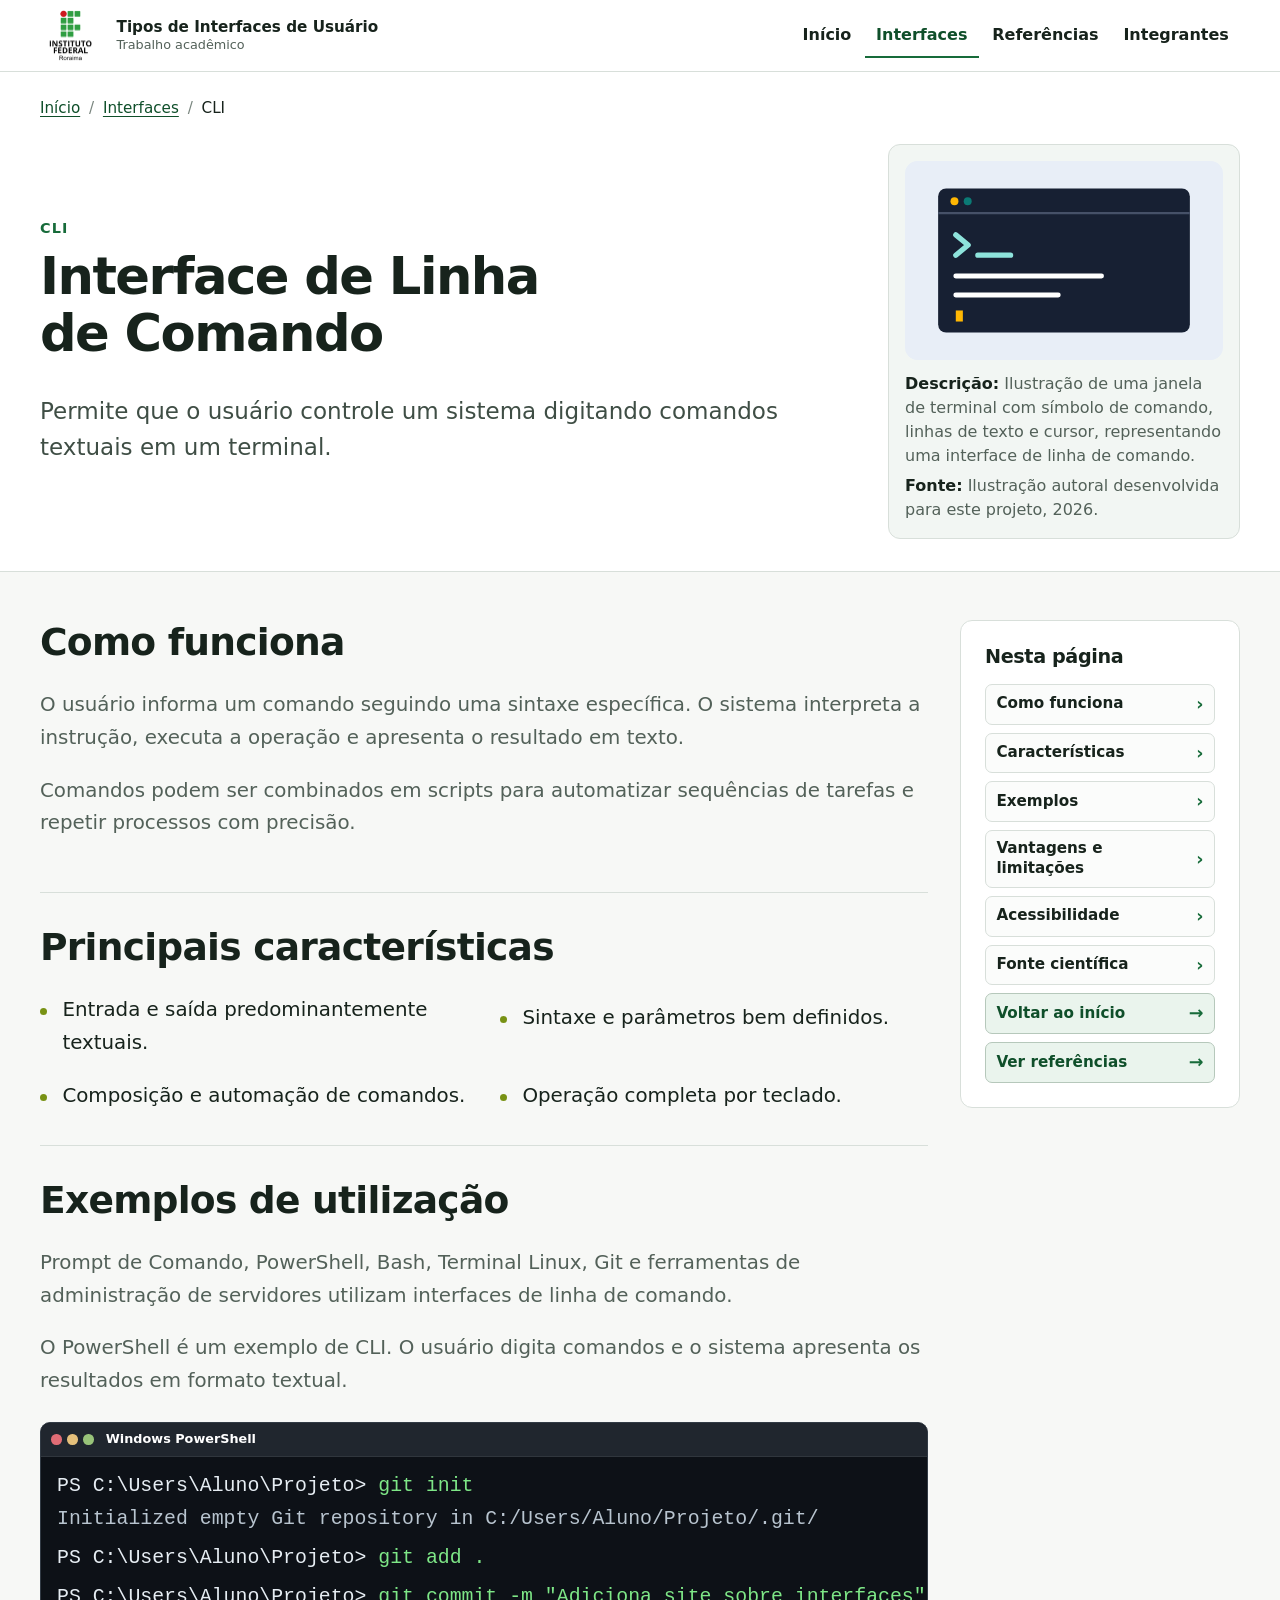
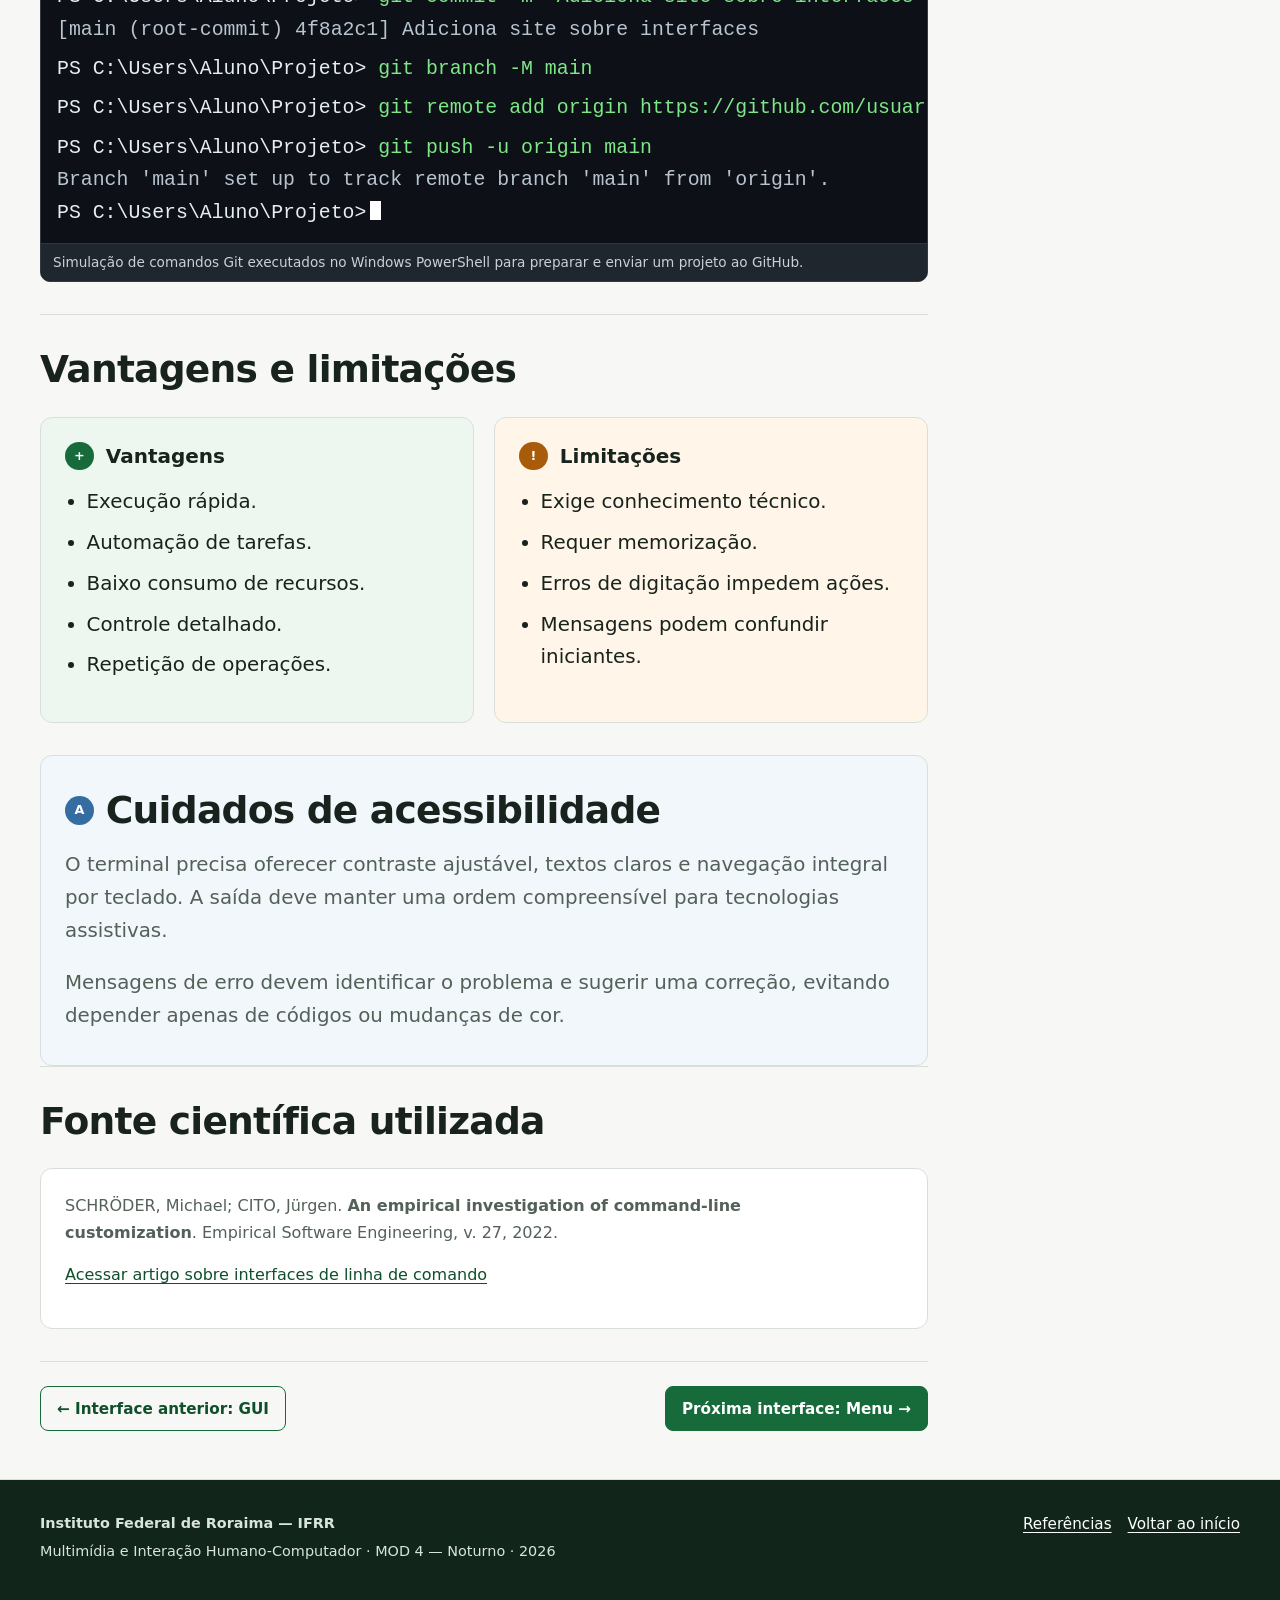
==== paginas/cli.html @ 13816886 "Israel" ====
﻿<!doctype html>
<html lang="pt-BR">
<head>
  <meta charset="utf-8">
  <meta name="viewport" content="width=device-width, initial-scale=1">
  <meta name="description" content="Definição, funcionamento, exemplos, vantagens, limitações e acessibilidade da Interface de Linha de Comando (CLI).">
  <title>CLI — Interface de Linha de Comando</title>
  <link rel="icon" href="../img/favicon.svg" type="image/svg+xml">
  <link rel="stylesheet" href="../libs/lenis.css">
  <link rel="stylesheet" href="../css/style.css">
  <script src="../libs/lenis.min.js" defer></script>
  <script src="../js/main.js" defer></script>
</head>
<body id="topo">
  <a class="pular-conteudo" href="#conteudo-principal">Pular para o conteúdo principal</a>
  <header class="site-header">
    <div class="container header-inner">
      <a class="brand" href="../index.html" aria-label="Página inicial — Tipos de Interfaces de Usuário">
        <img src="../img/if logo.png" width="482" height="414" alt="Logo do Instituto Federal de Educação, Ciência e Tecnologia de Roraima">
        <span class="brand-text"><strong>Tipos de Interfaces de Usuário</strong><span>Trabalho acadêmico</span></span>
      </a>
      <nav class="site-nav" aria-label="Navegação principal">
        <ul><li><a href="../index.html">Início</a></li><li><a href="../index.html#interfaces" aria-current="page">Interfaces</a></li><li><a href="./referencias.html">Referências</a></li><li><a href="../index.html#integrantes">Integrantes</a></li></ul>
      </nav>
    </div>
  </header>
  <main id="conteudo-principal" tabindex="-1">
    <header class="topic-header">
      <div class="container">
        <nav class="breadcrumb" aria-label="Trilha de navegação"><ol><li><a href="../index.html">Início</a></li><li><a href="../index.html#interfaces">Interfaces</a></li><li aria-current="page">CLI</li></ol></nav>
        <div class="topic-hero">
          <div>
            <p class="eyebrow">CLI</p>
            <h1>Interface de Linha de Comando</h1>
            <p class="lead definition">Permite que o usuário controle um sistema digitando comandos textuais em um terminal.</p>
          </div>
          <figure class="topic-figure figura-conteudo">
            <img src="../img/cli.svg" width="720" height="450" alt="Ilustração de uma janela de terminal escura, com símbolo de comando, linhas de texto e um cursor amarelo, representando uma interface de linha de comando.">
            <figcaption>
              <span><strong>Descrição:</strong> Ilustração de uma janela de terminal com símbolo de comando, linhas de texto e cursor, representando uma interface de linha de comando.</span>
              <span><strong>Fonte:</strong> Ilustração autoral desenvolvida para este projeto, 2026.</span>
            </figcaption>
          </figure>
        </div>
      </div>
    </header>
    <article class="section">
      <div class="container layout-pagina">
        <div class="conteudo-pagina">
          <section id="funcionamento" aria-labelledby="funcionamento-titulo">
            <h2 id="funcionamento-titulo">Como funciona</h2>
            <p>O usuário informa um comando seguindo uma sintaxe específica. O sistema interpreta a instrução, executa a operação e apresenta o resultado em texto.</p>
            <p>Comandos podem ser combinados em scripts para automatizar sequências de tarefas e repetir processos com precisão.</p>
          </section>
          <section id="caracteristicas" aria-labelledby="caracteristicas-titulo">
            <h2 id="caracteristicas-titulo">Principais características</h2>
            <ul class="feature-list">
              <li>Entrada e saída predominantemente textuais.</li>
              <li>Sintaxe e parâmetros bem definidos.</li>
              <li>Composição e automação de comandos.</li>
              <li>Operação completa por teclado.</li>
            </ul>
          </section>
          <section id="exemplos" aria-labelledby="exemplos-titulo">
            <h2 id="exemplos-titulo">Exemplos de utilização</h2>
            <p>Prompt de Comando, PowerShell, Bash, Terminal Linux, Git e ferramentas de administração de servidores utilizam interfaces de linha de comando.</p>
            <p>O PowerShell é um exemplo de CLI. O usuário digita comandos e o sistema apresenta os resultados em formato textual.</p>
            <figure class="powershell-demo" aria-label="Simulação de uma janela do Windows PowerShell mostrando os comandos Git utilizados para iniciar um repositório, adicionar arquivos, criar um commit e enviar o projeto ao GitHub.">
              <div class="terminal-bar" aria-hidden="true">
                <span class="terminal-dots" aria-hidden="true"><span></span><span></span><span></span></span>
                <strong>Windows PowerShell</strong>
              </div>
              <div class="terminal-screen" data-lenis-prevent data-lenis-prevent-wheel>
                <p>PS C:\Users\Aluno\Projeto&gt; <span class="command">git init</span></p>
                <p class="output">Initialized empty Git repository in C:/Users/Aluno/Projeto/.git/</p>
                <p class="terminal-gap" aria-hidden="true"></p>
                <p>PS C:\Users\Aluno\Projeto&gt; <span class="command">git add .</span></p>
                <p class="terminal-gap" aria-hidden="true"></p>
                <p>PS C:\Users\Aluno\Projeto&gt; <span class="command">git commit -m &quot;Adiciona site sobre interfaces&quot;</span></p>
                <p class="output">[main (root-commit) 4f8a2c1] Adiciona site sobre interfaces</p>
                <p class="terminal-gap" aria-hidden="true"></p>
                <p>PS C:\Users\Aluno\Projeto&gt; <span class="command">git branch -M main</span></p>
                <p class="terminal-gap" aria-hidden="true"></p>
                <p>PS C:\Users\Aluno\Projeto&gt; <span class="command">git remote add origin https://github.com/usuario/tipos-de-interfaces.git</span></p>
                <p class="terminal-gap" aria-hidden="true"></p>
                <p>PS C:\Users\Aluno\Projeto&gt; <span class="command">git push -u origin main</span></p>
                <p class="output">Branch 'main' set up to track remote branch 'main' from 'origin'.</p>
                <p>PS C:\Users\Aluno\Projeto&gt;<span class="terminal-cursor"></span></p>
              </div>
              <figcaption>Simulação de comandos Git executados no Windows PowerShell para preparar e enviar um projeto ao GitHub.</figcaption>
            </figure>
          </section>
          <section id="analise" aria-labelledby="analise-titulo">
            <h2 id="analise-titulo">Vantagens e limitações</h2>
            <div class="grade-comparacao">
              <section class="card-comparacao advantages" aria-labelledby="vantagens-titulo">
                <div class="icon-label"><span class="icon" aria-hidden="true">+</span><h3 id="vantagens-titulo">Vantagens</h3></div>
                <ul><li>Execução rápida.</li><li>Automação de tarefas.</li><li>Baixo consumo de recursos.</li><li>Controle detalhado.</li><li>Repetição de operações.</li></ul>
              </section>
              <section class="card-comparacao limitations" aria-labelledby="limitacoes-titulo">
                <div class="icon-label"><span class="icon" aria-hidden="true">!</span><h3 id="limitacoes-titulo">Limitações</h3></div>
                <ul><li>Exige conhecimento técnico.</li><li>Requer memorização.</li><li>Erros de digitação impedem ações.</li><li>Mensagens podem confundir iniciantes.</li></ul>
              </section>
            </div>
          </section>
          <section id="acessibilidade" class="content-card accessibility" aria-labelledby="acessibilidade-titulo">
            <div class="icon-label"><span class="icon" aria-hidden="true">A</span><h2 id="acessibilidade-titulo">Cuidados de acessibilidade</h2></div>
            <p>O terminal precisa oferecer contraste ajustável, textos claros e navegação integral por teclado. A saída deve manter uma ordem compreensível para tecnologias assistivas.</p>
            <p>Mensagens de erro devem identificar o problema e sugerir uma correção, evitando depender apenas de códigos ou mudanças de cor.</p>
          </section>
          <section id="fonte" class="fonte-cientifica" aria-labelledby="fonte-titulo">
            <h2 id="fonte-titulo">Fonte científica utilizada</h2>
            <div class="source-box card-fonte">
              <p>SCHRÖDER, Michael; CITO, Jürgen. <strong>An empirical investigation of command-line customization</strong>. Empirical Software Engineering, v. 27, 2022.</p>
              <p><a href="https://doi.org/10.1007/s10664-021-10036-y" target="_blank" rel="noopener noreferrer">Acessar artigo sobre interfaces de linha de comando<span class="texto-leitor"> — abre em uma nova aba</span></a></p>
            </div>
          </section>
          <nav class="page-navigation" aria-label="Navegação entre interfaces">
            <a class="button secondary" href="./gui.html">← Interface anterior: GUI</a>
            <a class="button" href="./menu.html">Próxima interface: Menu →</a>
          </nav>
        </div>
        <aside class="menu-pagina" aria-labelledby="nesta-pagina">
          <h2 id="nesta-pagina">Nesta página</h2>
          <ul><li><a href="#funcionamento">Como funciona</a></li><li><a href="#caracteristicas">Características</a></li><li><a href="#exemplos">Exemplos</a></li><li><a href="#analise">Vantagens e limitações</a></li><li><a href="#acessibilidade">Acessibilidade</a></li><li><a href="#fonte">Fonte científica</a></li><li><a class="menu-link-secondary" href="../index.html">Voltar ao início</a></li><li><a class="menu-link-secondary" href="./referencias.html">Ver referências</a></li></ul>
        </aside>
      </div>
    </article>
  </main>
  <footer class="site-footer">
    <div class="container footer-grid">
      <div><p><strong>Instituto Federal de Roraima — IFRR</strong></p><p>Multimídia e Interação Humano-Computador · MOD 4 — Noturno · 2026</p></div>
      <nav class="footer-links" aria-label="Navegação do rodapé"><a href="./referencias.html">Referências</a><a href="../index.html">Voltar ao início</a></nav>
    </div>
  </footer>
  <button class="back-to-top" type="button" data-back-to-top aria-label="Voltar ao topo da página">Voltar ao topo ↑</button>
</body>
</html>
---- libs/lenis.css ----
html.lenis,
html.lenis body {
  height: auto;
}

.lenis:not(.lenis-autoToggle).lenis-stopped {
  overflow: clip;
}

.lenis [data-lenis-prevent],
.lenis [data-lenis-prevent-wheel],
.lenis [data-lenis-prevent-touch],
.lenis [data-lenis-prevent-vertical],
.lenis [data-lenis-prevent-horizontal] {
  overscroll-behavior: contain;
}

.lenis.lenis-smooth iframe {
  pointer-events: none;
}

.lenis.lenis-autoToggle {
  transition-property: overflow;
  transition-duration: 1ms;
  transition-behavior: allow-discrete;
}
---- css/style.css ----
:root {
  --cor-fundo: #f7f8f6;
  --cor-superficie: #ffffff;
  --cor-texto: #17231c;
  --cor-texto-secundario: #536159;
  --cor-principal: #176b3a;
  --cor-principal-escura: #0f4f2a;
  --cor-principal-clara: #eaf4ed;
  --cor-destaque: #789214;
  --cor-borda: #d8dfda;
  --cor-foco: #ffb703;
  --cor-vantagem: #edf7f0;
  --cor-limitacao: #fff5e8;
  --cor-terminal: #0d1117;
  --cor-terminal-texto: #e6edf3;
  --altura-header: 72px;
  --largura-conteudo: 1200px;
  --largura-leitura: 72ch;
  --raio: 12px;
  --espaco-1: 0.5rem;
  --espaco-2: 0.75rem;
  --espaco-3: 1rem;
  --espaco-4: 1.5rem;
  --espaco-5: 2rem;
  --espaco-6: 3rem;
}

*,
*::before,
*::after {
  box-sizing: border-box;
}

html:not(.lenis-ativo) {
  scroll-behavior: smooth;
}

html.lenis-ativo {
  scroll-behavior: auto;
}

@view-transition {
  navigation: auto;
}

::view-transition-old(root),
::view-transition-new(root) {
  animation-duration: 180ms;
  animation-timing-function: ease-out;
}

body {
  margin: 0;
  padding-top: var(--altura-header);
  overflow-x: hidden;
  background: var(--cor-fundo);
  color: var(--cor-texto);
  font-family: system-ui, -apple-system, BlinkMacSystemFont, "Segoe UI", sans-serif;
  font-size: 16px;
  line-height: 1.6;
  word-break: normal;
  overflow-wrap: break-word;
  hyphens: none;
}

[id] {
  scroll-margin-top: calc(var(--altura-header) + 1.5rem);
}

img,
svg {
  display: block;
  max-width: 100%;
  height: auto;
}

figure {
  margin: 0;
}

a {
  color: var(--cor-principal-escura);
  text-decoration-thickness: 0.08em;
  text-underline-offset: 0.2em;
}

a:hover {
  color: var(--cor-principal);
}

:focus-visible {
  outline: 3px solid var(--cor-foco);
  outline-offset: 3px;
}

main:focus-visible {
  outline-offset: -3px;
}

.pular-conteudo {
  position: fixed;
  z-index: 2000;
  top: var(--espaco-2);
  left: var(--espaco-3);
  padding: var(--espaco-2) var(--espaco-3);
  transform: translateY(-180%);
  border-radius: 8px;
  background: var(--cor-texto);
  color: #ffffff;
  font-weight: 700;
  text-decoration: none;
}

.pular-conteudo:focus {
  transform: translateY(0);
}

.texto-leitor {
  position: absolute;
  width: 1px;
  height: 1px;
  padding: 0;
  margin: -1px;
  overflow: hidden;
  clip: rect(0, 0, 0, 0);
  white-space: nowrap;
  border: 0;
}

.container {
  width: min(calc(100% - 2rem), var(--largura-conteudo));
  margin-inline: auto;
}

.site-header {
  position: fixed;
  z-index: 1000;
  inset: 0 0 auto;
  height: var(--altura-header);
  border-bottom: 1px solid var(--cor-borda);
  background: rgb(255 255 255 / 98%);
}

.header-inner {
  display: flex;
  height: 100%;
  align-items: center;
  justify-content: space-between;
  gap: var(--espaco-4);
}

.brand {
  display: flex;
  min-width: 0;
  align-items: center;
  gap: var(--espaco-3);
  color: var(--cor-texto);
  text-decoration: none;
}

.brand img {
  width: auto;
  height: 52px;
  flex: 0 0 auto;
  object-fit: contain;
}

.brand-text {
  display: grid;
  min-width: 0;
  line-height: 1.25;
}

.brand-text strong {
  font-size: 0.95rem;
}

.brand-text span {
  color: var(--cor-texto-secundario);
  font-size: 0.8rem;
}

.site-nav ul {
  display: flex;
  align-items: center;
  gap: 0.15rem;
  margin: 0;
  padding: 0;
  list-style: none;
}

.site-nav a {
  display: inline-flex;
  min-height: 44px;
  align-items: center;
  padding: 0.55rem 0.7rem;
  border-bottom: 2px solid transparent;
  color: var(--cor-texto);
  font-size: 1rem;
  font-weight: 650;
  text-decoration: none;
  white-space: nowrap;
}

.site-nav a:hover {
  background: var(--cor-principal-clara);
}

.site-nav a[aria-current="page"] {
  border-bottom-color: var(--cor-principal);
  color: var(--cor-principal-escura);
}

main {
  min-height: 65vh;
}

h1,
h2,
h3 {
  margin-block: 0 0.65em;
  color: var(--cor-texto);
  text-wrap: balance;
  word-break: normal;
}

h1 {
  font-size: clamp(2rem, 4vw, 3.25rem);
  line-height: 1.1;
  letter-spacing: -0.03em;
}

h2 {
  font-size: clamp(1.65rem, 3vw, 2.35rem);
  line-height: 1.2;
  letter-spacing: -0.02em;
}

h3 {
  font-size: clamp(1.25rem, 2vw, 1.6rem);
  line-height: 1.3;
}

p {
  margin-block: 0 1em;
  color: var(--cor-texto-secundario);
}

.eyebrow {
  margin-bottom: var(--espaco-1);
  color: var(--cor-principal);
  font-size: 0.9rem;
  font-weight: 800;
  letter-spacing: 0.08em;
  text-transform: uppercase;
}

.lead {
  max-width: 60ch;
  color: #3f4e45;
  font-size: clamp(1.2rem, 1rem + 0.55vw, 1.5rem);
  line-height: 1.55;
}

.hero {
  padding-block: clamp(var(--espaco-5), 5vw, var(--espaco-6));
  border-bottom: 1px solid var(--cor-borda);
  background: var(--cor-superficie);
}

.hero-grid {
  display: grid;
  grid-template-columns: minmax(0, 1.3fr) minmax(16rem, 0.7fr);
  align-items: center;
  gap: clamp(var(--espaco-5), 5vw, var(--espaco-6));
}

.institution-name {
  margin-bottom: var(--espaco-2);
  color: var(--cor-principal-escura);
  font-size: 1rem;
  font-weight: 750;
}

.academic-data {
  display: grid;
  grid-template-columns: repeat(2, minmax(0, 1fr));
  gap: var(--espaco-3) var(--espaco-5);
  margin: var(--espaco-5) 0 0;
  padding-top: var(--espaco-4);
  border-top: 2px solid var(--cor-principal);
}

.academic-data div,
.academic-data .wide {
  min-width: 0;
}

.academic-data dt {
  margin-bottom: 0.15rem;
  color: var(--cor-texto-secundario);
  font-size: 0.85rem;
  font-weight: 750;
  letter-spacing: 0.04em;
  text-transform: uppercase;
}

.academic-data dd {
  margin: 0;
  color: var(--cor-texto);
  font-size: 1rem;
  font-weight: 650;
}

.academic-data .wide {
  grid-column: 1 / -1;
}

.integrantes-resumo {
  margin-top: var(--espaco-3);
  padding-top: var(--espaco-3);
  border-top: 1px solid var(--cor-borda);
}

.integrantes-resumo h2 {
  margin-bottom: 0.15rem;
  color: var(--cor-texto-secundario);
  font-size: 0.85rem;
  font-weight: 750;
  letter-spacing: 0.04em;
  text-transform: uppercase;
}

.integrantes-resumo p {
  margin: 0;
  color: var(--cor-texto);
  font-size: 1rem;
  font-weight: 650;
}

.hero-figure,
.topic-figure {
  min-width: 0;
}

.hero-figure img {
  width: 100%;
  max-height: 310px;
  border-radius: var(--raio);
  object-fit: cover;
}

figcaption {
  margin-top: var(--espaco-1);
  color: var(--cor-texto-secundario);
  font-size: 0.9rem;
  line-height: 1.45;
}

.figura-conteudo figcaption {
  display: grid;
  gap: 0.35rem;
  margin-top: var(--espaco-2);
  color: var(--cor-texto-secundario);
  font-size: 1rem;
  line-height: 1.5;
}

.figura-conteudo img {
  display: block;
  width: 100%;
  height: auto;
  object-fit: contain;
}

.figura-conteudo figcaption span {
  display: block;
}

.figura-conteudo figcaption strong {
  color: var(--cor-texto);
}

.notice,
.logo-credit {
  font-size: 0.9rem;
}

.notice {
  margin-top: var(--espaco-2);
  padding-left: var(--espaco-3);
  border-left: 3px solid var(--cor-foco);
}

.section {
  padding-block: clamp(var(--espaco-5), 5vw, var(--espaco-6));
}

.section + .section {
  border-top: 1px solid var(--cor-borda);
}

.section-heading {
  max-width: var(--largura-leitura);
  margin-bottom: var(--espaco-5);
}

.section-heading > p:last-child {
  font-size: clamp(1.125rem, 1rem + 0.35vw, 1.35rem);
  line-height: 1.65;
}

.secao-introducao .conteudo-introducao {
  width: 100%;
  max-width: none;
}

.secao-introducao .conteudo-introducao > p {
  max-width: 95ch;
  font-size: clamp(1.125rem, 1rem + 0.35vw, 1.35rem);
  line-height: 1.65;
}

.grade-interfaces,
.cards {
  display: grid;
  grid-template-columns: repeat(3, minmax(0, 1fr));
  gap: 1.25rem;
}

.interface-card {
  display: flex;
  min-width: 0;
  height: auto;
  flex-direction: column;
  overflow: hidden;
  border: 1px solid var(--cor-borda);
  border-radius: var(--raio);
  background: var(--cor-superficie);
  color: var(--cor-texto);
  text-decoration: none;
  transition: border-color 160ms ease, box-shadow 160ms ease, transform 160ms ease;
}

.interface-card:hover {
  transform: translateY(-2px);
  border-color: #9eb4a5;
  box-shadow: 0 4px 12px rgb(15 23 42 / 7%);
  color: var(--cor-texto);
}

.card-visual {
  display: grid;
  min-height: 0;
  place-items: center;
  padding: var(--espaco-3) var(--espaco-3) 0;
  background: #f2f6f3;
}

.card-visual img {
  width: 100%;
  height: 132px;
  object-fit: contain;
}

.card-body {
  display: flex;
  flex: 1;
  flex-direction: column;
  align-items: flex-start;
  padding: var(--espaco-4);
}

.card-body h3 {
  margin-bottom: var(--espaco-2);
  font-size: 1.25rem;
}

.card-body p {
  margin-bottom: var(--espaco-3);
  font-size: clamp(1.05rem, 1rem + 0.18vw, 1.15rem);
  line-height: 1.6;
}

.tag {
  display: inline-block;
  margin-bottom: var(--espaco-2);
  color: var(--cor-principal);
  font-size: 0.8rem;
  font-weight: 800;
  letter-spacing: 0.04em;
  text-transform: uppercase;
}

.card-cta {
  display: inline-flex;
  min-height: 40px;
  align-items: center;
  justify-content: center;
  gap: 0.35rem;
  margin-top: auto;
  padding: 0.55rem 0.85rem;
  border: 1px solid var(--cor-principal);
  border-radius: 8px;
  background: var(--cor-principal);
  color: #ffffff;
  font-size: 0.95rem;
  font-weight: 750;
  line-height: 1.2;
  text-decoration: none;
}

.interface-card:hover .card-cta {
  border-color: var(--cor-principal-escura);
  background: var(--cor-principal-escura);
}

.criteria-grid {
  display: grid;
  grid-template-columns: repeat(3, minmax(0, 1fr));
  gap: var(--espaco-4);
}

.content-card,
.card-comparacao {
  min-width: 0;
  width: 100%;
  height: auto;
  padding: clamp(1rem, 2vw, 1.5rem);
  border: 1px solid var(--cor-borda);
  border-radius: var(--raio);
  background: var(--cor-superficie);
  box-shadow: none;
}

.content-card h3,
.card-comparacao h3 {
  font-size: 1.25rem;
}

.content-card p:last-child,
.card-comparacao p:last-child {
  margin-bottom: 0;
}

.card-criterio h3 {
  font-size: clamp(1.3rem, 1.8vw, 1.55rem);
}

.card-criterio p {
  font-size: clamp(1.1rem, 1rem + 0.35vw, 1.25rem);
  line-height: 1.6;
}

.icon-label {
  display: flex;
  min-width: 0;
  align-items: center;
  gap: var(--espaco-2);
}

.icon-label h2,
.icon-label h3 {
  min-width: 0;
  margin-bottom: 0;
}

.icon {
  display: inline-grid;
  width: 1.8rem;
  height: 1.8rem;
  flex: 0 0 1.8rem;
  place-items: center;
  border-radius: 50%;
  background: var(--cor-principal);
  color: #ffffff;
  font-size: 0.8rem;
  font-weight: 800;
}

.topic-header {
  padding-block: var(--espaco-4) var(--espaco-5);
  border-bottom: 1px solid var(--cor-borda);
  background: var(--cor-superficie);
}

.topic-hero {
  display: grid;
  grid-template-columns: minmax(0, 1fr) minmax(14rem, 22rem);
  align-items: center;
  gap: clamp(var(--espaco-5), 5vw, var(--espaco-6));
}

.topic-header h1 {
  max-width: 20ch;
}

.topic-figure {
  padding: var(--espaco-3);
  border: 1px solid var(--cor-borda);
  border-radius: var(--raio);
  background: #f2f6f3;
}

.topic-figure img {
  width: 100%;
  max-height: 210px;
  object-fit: contain;
}

.breadcrumb {
  margin-bottom: var(--espaco-4);
  font-size: 0.95rem;
}

.breadcrumb ol {
  display: flex;
  flex-wrap: wrap;
  gap: 0.3rem 0.55rem;
  margin: 0;
  padding: 0;
  list-style: none;
}

.breadcrumb li:not(:last-child)::after {
  margin-left: 0.55rem;
  color: #7a867f;
  content: "/";
}

.definition {
  margin-bottom: 0;
}

.layout-pagina {
  display: grid;
  grid-template-columns: minmax(0, 1fr) minmax(230px, 280px);
  gap: var(--espaco-5);
  align-items: start;
}

.conteudo-pagina {
  min-width: 0;
  width: 100%;
}

.conteudo-pagina > section {
  padding-block: 0 var(--espaco-5);
}

.conteudo-pagina > section + section {
  padding-top: var(--espaco-5);
  border-top: 1px solid var(--cor-borda);
}

.conteudo-pagina > section p,
.conteudo-pagina > section li {
  max-width: var(--largura-leitura);
  font-size: clamp(1.125rem, 1rem + 0.3vw, 1.3rem);
  line-height: 1.65;
}

.conteudo-pagina ul {
  padding-left: 1.35em;
}

.conteudo-pagina li + li {
  margin-top: var(--espaco-1);
}

.menu-pagina {
  position: sticky;
  top: calc(var(--altura-header) + 1rem);
  width: 100%;
  padding: var(--espaco-4);
  border: 1px solid var(--cor-borda);
  border-radius: var(--raio);
  background: var(--cor-superficie);
}

.menu-pagina h2 {
  margin-bottom: var(--espaco-3);
  font-size: 1.2rem;
}

.menu-pagina ul {
  display: grid;
  gap: var(--espaco-1);
  margin: 0;
  padding: 0;
  list-style: none;
}

.menu-pagina li + li {
  margin-top: 0;
}

.menu-pagina a {
  display: flex;
  min-height: 38px;
  align-items: center;
  justify-content: space-between;
  gap: var(--espaco-2);
  padding: 0.5rem 0.65rem;
  border: 1px solid var(--cor-borda);
  border-radius: 7px;
  background: #fbfcfb;
  color: var(--cor-texto);
  font-size: 0.95rem;
  font-weight: 650;
  line-height: 1.3;
  text-decoration: none;
}

.menu-pagina a::after {
  flex: 0 0 auto;
  color: var(--cor-principal);
  content: "›";
  font-size: 1.1rem;
  font-weight: 800;
}

.menu-pagina a:hover {
  border-color: #a8b9ad;
  background: var(--cor-principal-clara);
  color: var(--cor-principal-escura);
}

.menu-pagina .menu-link-secondary {
  border-color: #b6c8bb;
  background: var(--cor-principal-clara);
  color: var(--cor-principal-escura);
}

.menu-pagina .menu-link-secondary::after {
  content: "→";
}

.feature-list {
  display: grid;
  grid-template-columns: repeat(2, minmax(0, 1fr));
  gap: var(--espaco-2) var(--espaco-5);
  margin: 0;
  padding: 0 !important;
  list-style: none;
}

.feature-list li {
  position: relative;
  padding-left: 1.4rem;
}

.feature-list li::before {
  position: absolute;
  top: 0.7em;
  left: 0;
  width: 0.45rem;
  height: 0.45rem;
  border-radius: 50%;
  background: var(--cor-destaque);
  content: "";
}

.grade-comparacao {
  display: grid;
  grid-template-columns: repeat(2, minmax(0, 1fr));
  gap: 1.25rem;
  width: 100%;
}

.advantages {
  background: var(--cor-vantagem);
}

.limitations {
  background: var(--cor-limitacao);
}

.limitations .icon {
  background: #a85c09;
}

.accessibility {
  background: #f2f7fb;
}

.accessibility .icon {
  background: #356da3;
}

.accessibility .icon-label {
  margin-bottom: var(--espaco-3);
}

.source-box {
  width: 100%;
  max-width: none;
  padding: var(--espaco-4);
  border: 1px solid var(--cor-borda);
  border-radius: var(--raio);
  background: var(--cor-superficie);
}

.source-box p {
  font-size: 1rem !important;
}

.fonte-cientifica,
.fonte-cientifica .card-fonte {
  width: 100%;
  max-width: none;
}

.page-navigation {
  display: flex;
  flex-wrap: wrap;
  justify-content: space-between;
  gap: var(--espaco-3);
  padding-top: var(--espaco-4);
  border-top: 1px solid var(--cor-borda);
}

.button {
  display: inline-flex;
  min-height: 44px;
  align-items: center;
  justify-content: center;
  padding: 0.7rem 1rem;
  border: 1px solid var(--cor-principal);
  border-radius: 8px;
  background: var(--cor-principal);
  color: #ffffff;
  font-size: 0.95rem;
  font-weight: 700;
  line-height: 1.35;
  text-align: center;
  text-decoration: none;
}

.button:hover {
  background: var(--cor-principal-escura);
  color: #ffffff;
}

.button.secondary {
  background: transparent;
  color: var(--cor-principal-escura);
}

.button.secondary:hover {
  background: var(--cor-principal-clara);
}

.powershell-demo {
  width: 100%;
  max-width: 900px;
  margin-top: var(--espaco-4);
  margin-inline: auto;
  overflow: hidden;
  border: 1px solid #323b45;
  border-radius: 10px;
  background: var(--cor-terminal);
}

.terminal-bar {
  display: flex;
  min-height: 34px;
  align-items: center;
  gap: var(--espaco-2);
  padding: 0.35rem 0.65rem;
  border-bottom: 1px solid #30363d;
  background: #20262e;
  color: #ffffff;
  font-size: 0.8rem;
}

.terminal-dots {
  display: flex;
  gap: 0.35rem;
}

.terminal-dots span {
  width: 0.65rem;
  height: 0.65rem;
  border-radius: 50%;
  background: #6e7681;
}

.terminal-dots span:first-child {
  background: #e06c75;
}

.terminal-dots span:nth-child(2) {
  background: #e5c07b;
}

.terminal-dots span:last-child {
  background: #98c379;
}

.terminal-screen {
  max-width: 100%;
  overflow-x: auto;
  overscroll-behavior-inline: contain;
  padding: 0.85rem 1rem;
  color: var(--cor-terminal-texto);
  font-family: "Cascadia Mono", Consolas, "Courier New", monospace;
  font-size: clamp(0.8rem, 0.75rem + 0.25vw, 0.9rem);
  line-height: 1.45;
  scrollbar-width: thin;
  white-space: nowrap;
}

.terminal-screen p {
  max-width: none !important;
  margin: 0;
  color: inherit;
  font: inherit;
}

.terminal-screen .terminal-gap {
  height: 0.4rem;
}

.terminal-screen .command {
  color: #7ee787;
}

.terminal-screen .output {
  color: #b8c4cf;
}

.terminal-cursor {
  display: inline-block;
  width: 0.55em;
  height: 1em;
  margin-left: 0.2em;
  vertical-align: -0.12em;
  background: #ffffff;
  animation: cursor-pulse 1.15s steps(2, jump-none) infinite;
}

.powershell-demo figcaption {
  margin: 0;
  padding: 0.55rem 0.75rem;
  border-top: 1px solid #30363d;
  background: #20262e;
  color: #c8d1da;
  font-size: 0.85rem;
  line-height: 1.4;
}

@keyframes cursor-pulse {
  50% {
    opacity: 0;
  }
}

.references-list {
  margin: var(--espaco-4) 0 0;
  padding-left: 1.5rem;
}

.reference-item {
  padding: var(--espaco-4) 0 var(--espaco-4) var(--espaco-2);
  border-top: 1px solid var(--cor-borda);
}

.reference-item p {
  margin: 0;
  font-size: 1.05rem;
  line-height: 1.65;
}

.external-note {
  width: 100%;
  padding: var(--espaco-3);
  border-left: 3px solid var(--cor-foco);
  background: #fff9e9;
  font-size: 1rem;
}

.referencias-pagina .container {
  width: min(calc(100% - 2rem), var(--largura-conteudo));
  margin-inline: auto;
}

.referencias-pagina .conteudo-referencias {
  max-width: none;
}

.referencias-pagina .lead {
  max-width: 95ch;
}

.referencias-pagina .references-list {
  width: 100%;
  max-width: none;
}

.site-footer {
  padding-block: var(--espaco-5);
  border-top: 1px solid var(--cor-borda);
  background: #12251a;
  color: #eef5f0;
}

.footer-grid {
  display: flex;
  align-items: flex-start;
  justify-content: space-between;
  gap: var(--espaco-5);
}

.site-footer p {
  margin-bottom: 0.3rem;
  color: #d8e4dc;
  font-size: 0.9rem;
}

.footer-links {
  display: flex;
  flex-wrap: wrap;
  gap: var(--espaco-3);
}

.site-footer a {
  color: #ffffff;
  font-size: 0.95rem;
}

.back-to-top {
  position: fixed;
  z-index: 900;
  right: var(--espaco-3);
  bottom: var(--espaco-3);
  min-height: 44px;
  padding: 0.65rem 0.9rem;
  transform: translateY(calc(100% + 2rem));
  border: 1px solid var(--cor-principal-escura);
  border-radius: 8px;
  opacity: 0;
  background: var(--cor-principal-escura);
  color: #ffffff;
  font: inherit;
  font-size: 0.9rem;
  font-weight: 700;
  cursor: pointer;
  transition: opacity 160ms ease, transform 160ms ease;
}

.back-to-top.is-visible {
  transform: translateY(0);
  opacity: 1;
}

@media (max-width: 950px) {
  .brand-text {
    display: none;
  }

  .grade-interfaces,
  .cards {
    grid-template-columns: repeat(2, minmax(0, 1fr));
  }

  .layout-pagina {
    grid-template-columns: 1fr;
  }

  .menu-pagina {
    position: static;
    grid-row: 1;
    padding: var(--espaco-3) var(--espaco-4);
  }

  .menu-pagina ul {
    grid-template-columns: repeat(2, minmax(0, 1fr));
  }
}

@media (max-width: 700px) {
  :root {
    --altura-header: 112px;
  }

  .header-inner {
    flex-direction: column;
    justify-content: center;
    gap: 0.2rem;
  }

  .brand img {
    width: auto;
    height: 38px;
  }

  .site-nav {
    width: 100%;
  }

  .site-nav ul {
    justify-content: center;
  }

  .site-nav a {
    min-height: 40px;
    padding: 0.4rem 0.55rem;
    font-size: 0.9rem;
  }

  .hero-grid,
  .topic-hero {
    grid-template-columns: 1fr;
  }

  .topic-figure {
    max-width: 28rem;
  }

  .terminal-screen {
    padding: 0.75rem;
  }

  .grade-comparacao {
    grid-template-columns: 1fr;
  }

  .criteria-grid {
    grid-template-columns: 1fr;
  }

  .feature-list {
    grid-template-columns: 1fr;
  }

  .footer-grid {
    flex-direction: column;
  }
}

@media (max-width: 650px) {
  .grade-interfaces,
  .cards {
    grid-template-columns: 1fr;
  }
}

@media (max-width: 420px) {
  :root {
    --altura-header: 126px;
  }

  .container {
    width: min(calc(100% - 1.25rem), var(--largura-conteudo));
  }

  .site-nav ul {
    display: grid;
    grid-template-columns: repeat(2, minmax(0, 1fr));
  }

  .site-nav a {
    justify-content: center;
    padding-block: 0.2rem;
  }

  .academic-data {
    grid-template-columns: 1fr;
  }

  .academic-data .wide {
    grid-column: auto;
  }

  .page-navigation {
    flex-direction: column;
  }

  .button {
    width: 100%;
  }
}

@media (prefers-reduced-motion: reduce) {
  html {
    scroll-behavior: auto !important;
  }

  *,
  *::before,
  *::after {
    scroll-behavior: auto !important;
    animation-duration: 0.01ms !important;
    animation-iteration-count: 1 !important;
    transition-duration: 0.01ms !important;
  }

  ::view-transition-old(root),
  ::view-transition-new(root) {
    animation: none;
  }
}

@media print {
  body {
    padding-top: 0;
    background: #ffffff;
  }

  .site-header,
  .article-aside,
  .back-to-top,
  .pular-conteudo,
  .page-navigation {
    display: none !important;
  }

  .layout-pagina {
    display: block;
  }

  a {
    color: #000000;
  }
}
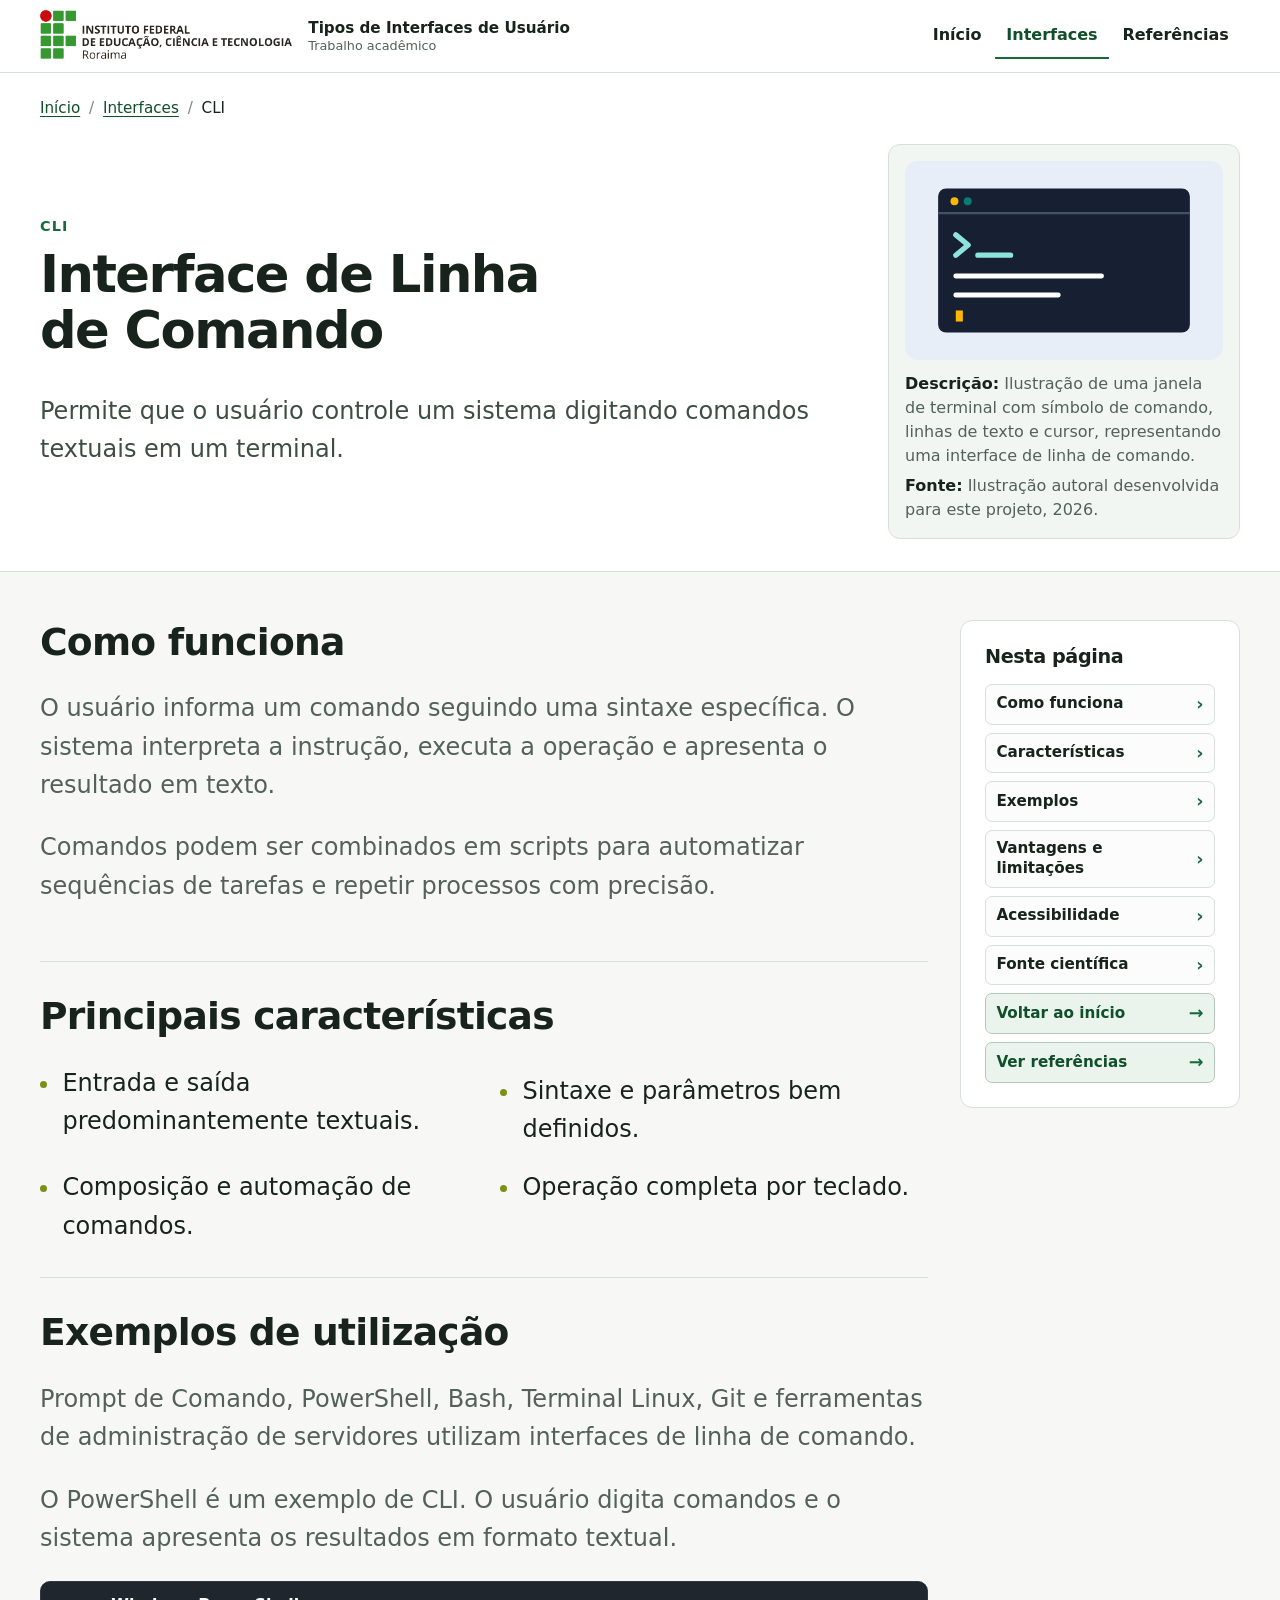
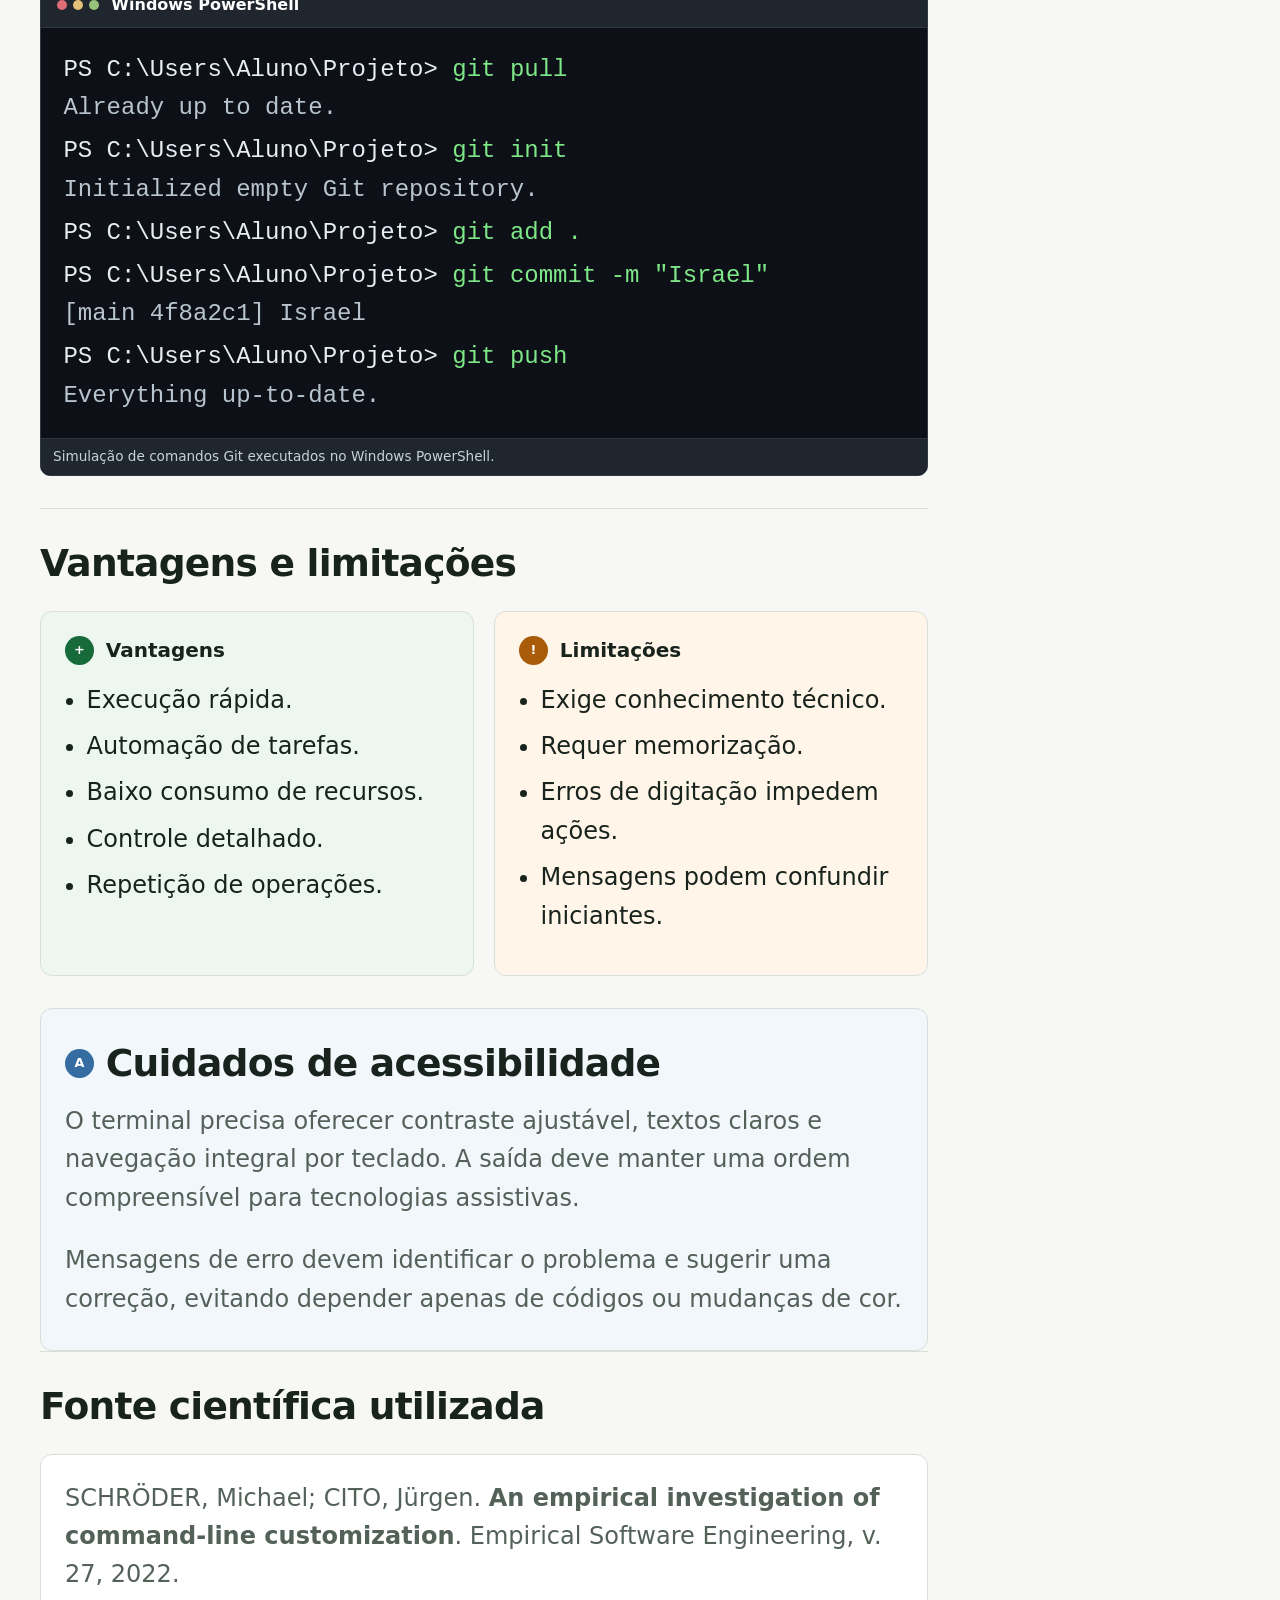
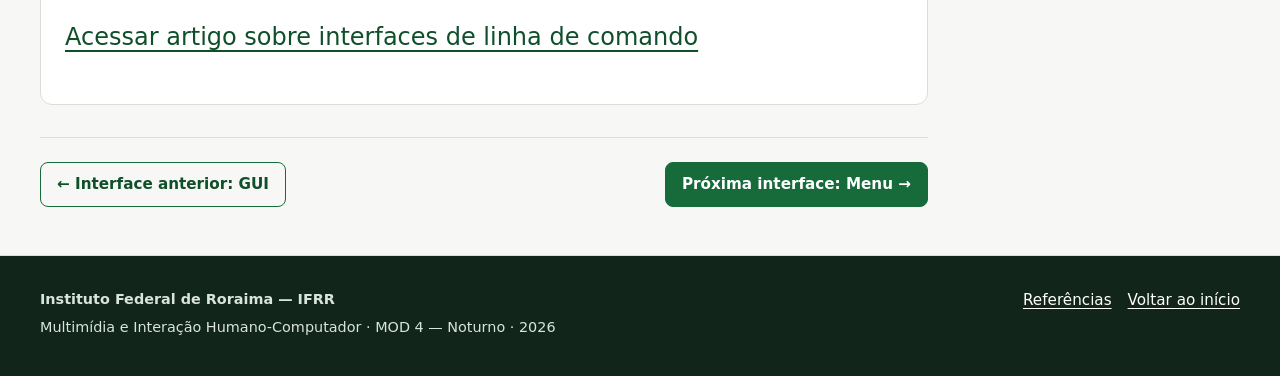
==== commit 96b23bf5: "Israel" ====
--- a/paginas/cli.html
+++ b/paginas/cli.html
@@ -6,9 +6,7 @@
   <meta name="description" content="Definição, funcionamento, exemplos, vantagens, limitações e acessibilidade da Interface de Linha de Comando (CLI).">
   <title>CLI — Interface de Linha de Comando</title>
   <link rel="icon" href="../img/favicon.svg" type="image/svg+xml">
-  <link rel="stylesheet" href="../libs/lenis.css">
   <link rel="stylesheet" href="../css/style.css">
-  <script src="../libs/lenis.min.js" defer></script>
   <script src="../js/main.js" defer></script>
 </head>
 <body id="topo">
@@ -16,11 +14,14 @@
   <header class="site-header">
     <div class="container header-inner">
       <a class="brand" href="../index.html" aria-label="Página inicial — Tipos de Interfaces de Usuário">
-        <img src="../img/if logo.png" width="482" height="414" alt="Logo do Instituto Federal de Educação, Ciência e Tecnologia de Roraima">
+        <img src="../img/logo-ifrr.png" width="849" height="175" alt="Logo do Instituto Federal de Educação, Ciência e Tecnologia de Roraima">
         <span class="brand-text"><strong>Tipos de Interfaces de Usuário</strong><span>Trabalho acadêmico</span></span>
       </a>
-      <nav class="site-nav" aria-label="Navegação principal">
-        <ul><li><a href="../index.html">Início</a></li><li><a href="../index.html#interfaces" aria-current="page">Interfaces</a></li><li><a href="./referencias.html">Referências</a></li><li><a href="../index.html#integrantes">Integrantes</a></li></ul>
+      <button class="botao-menu" type="button" aria-expanded="false" aria-controls="menu-principal">
+        <span class="texto-menu">Menu</span><span class="icone-menu" aria-hidden="true"></span>
+      </button>
+      <nav class="site-nav" id="menu-principal" aria-label="Navegação principal">
+        <ul><li><a href="../index.html">Início</a></li><li><a href="../index.html#interfaces" aria-current="page">Interfaces</a></li><li><a href="./referencias.html">Referências</a></li></ul>
       </nav>
     </div>
   </header>
@@ -35,7 +36,7 @@
             <p class="lead definition">Permite que o usuário controle um sistema digitando comandos textuais em um terminal.</p>
           </div>
           <figure class="topic-figure figura-conteudo">
-            <img src="../img/cli.svg" width="720" height="450" alt="Ilustração de uma janela de terminal escura, com símbolo de comando, linhas de texto e um cursor amarelo, representando uma interface de linha de comando.">
+            <img src="../img/cli.svg" width="720" height="450" alt="Janela de terminal escura com símbolo de comando, linhas de texto e cursor amarelo, representando uma interface de linha de comando.">
             <figcaption>
               <span><strong>Descrição:</strong> Ilustração de uma janela de terminal com símbolo de comando, linhas de texto e cursor, representando uma interface de linha de comando.</span>
               <span><strong>Fonte:</strong> Ilustração autoral desenvolvida para este projeto, 2026.</span>
@@ -65,29 +66,27 @@
             <h2 id="exemplos-titulo">Exemplos de utilização</h2>
             <p>Prompt de Comando, PowerShell, Bash, Terminal Linux, Git e ferramentas de administração de servidores utilizam interfaces de linha de comando.</p>
             <p>O PowerShell é um exemplo de CLI. O usuário digita comandos e o sistema apresenta os resultados em formato textual.</p>
-            <figure class="powershell-demo" aria-label="Simulação de uma janela do Windows PowerShell mostrando os comandos Git utilizados para iniciar um repositório, adicionar arquivos, criar um commit e enviar o projeto ao GitHub.">
-              <div class="terminal-bar" aria-hidden="true">
+            <figure class="powershell-demo" aria-label="Simulação do Windows PowerShell demonstrando, nesta ordem, os comandos git pull, git init, git add ponto, git commit com a mensagem Israel e git push.">
+              <div class="terminal-barra" aria-hidden="true">
                 <span class="terminal-dots" aria-hidden="true"><span></span><span></span><span></span></span>
-                <strong>Windows PowerShell</strong>
+                <strong class="terminal-titulo">Windows PowerShell</strong>
               </div>
-              <div class="terminal-screen" data-lenis-prevent data-lenis-prevent-wheel>
+              <div class="terminal-conteudo">
+                <p>PS C:\Users\Aluno\Projeto&gt; <span class="command">git pull</span></p>
+                <p class="output">Already up to date.</p>
+                <p class="terminal-gap" aria-hidden="true"></p>
                 <p>PS C:\Users\Aluno\Projeto&gt; <span class="command">git init</span></p>
-                <p class="output">Initialized empty Git repository in C:/Users/Aluno/Projeto/.git/</p>
+                <p class="output">Initialized empty Git repository.</p>
                 <p class="terminal-gap" aria-hidden="true"></p>
                 <p>PS C:\Users\Aluno\Projeto&gt; <span class="command">git add .</span></p>
                 <p class="terminal-gap" aria-hidden="true"></p>
-                <p>PS C:\Users\Aluno\Projeto&gt; <span class="command">git commit -m &quot;Adiciona site sobre interfaces&quot;</span></p>
-                <p class="output">[main (root-commit) 4f8a2c1] Adiciona site sobre interfaces</p>
+                <p>PS C:\Users\Aluno\Projeto&gt; <span class="command">git commit -m &quot;Israel&quot;</span></p>
+                <p class="output">[main 4f8a2c1] Israel</p>
                 <p class="terminal-gap" aria-hidden="true"></p>
-                <p>PS C:\Users\Aluno\Projeto&gt; <span class="command">git branch -M main</span></p>
-                <p class="terminal-gap" aria-hidden="true"></p>
-                <p>PS C:\Users\Aluno\Projeto&gt; <span class="command">git remote add origin https://github.com/usuario/tipos-de-interfaces.git</span></p>
-                <p class="terminal-gap" aria-hidden="true"></p>
-                <p>PS C:\Users\Aluno\Projeto&gt; <span class="command">git push -u origin main</span></p>
-                <p class="output">Branch 'main' set up to track remote branch 'main' from 'origin'.</p>
-                <p>PS C:\Users\Aluno\Projeto&gt;<span class="terminal-cursor"></span></p>
+                <p>PS C:\Users\Aluno\Projeto&gt; <span class="command">git push</span></p>
+                <p class="output">Everything up-to-date.</p>
               </div>
-              <figcaption>Simulação de comandos Git executados no Windows PowerShell para preparar e enviar um projeto ao GitHub.</figcaption>
+              <figcaption>Simulação de comandos Git executados no Windows PowerShell.</figcaption>
             </figure>
           </section>
           <section id="analise" aria-labelledby="analise-titulo">
--- a/css/style.css
+++ b/css/style.css
@@ -8,7 +8,7 @@
   --cor-principal-clara: #eaf4ed;
   --cor-destaque: #789214;
   --cor-borda: #d8dfda;
-  --cor-foco: #ffb703;
+  --cor-foco: #7a4d00;
   --cor-vantagem: #edf7f0;
   --cor-limitacao: #fff5e8;
   --cor-terminal: #0d1117;
@@ -31,22 +31,8 @@
   box-sizing: border-box;
 }
 
-html:not(.lenis-ativo) {
+html {
   scroll-behavior: smooth;
-}
-
-html.lenis-ativo {
-  scroll-behavior: auto;
-}
-
-@view-transition {
-  navigation: auto;
-}
-
-::view-transition-old(root),
-::view-transition-new(root) {
-  animation-duration: 180ms;
-  animation-timing-function: ease-out;
 }
 
 body {
@@ -63,6 +49,14 @@
   hyphens: none;
 }
 
+body.menu-movel-aberto {
+  padding-top: calc(var(--altura-header) + var(--altura-menu-movel, 0px));
+}
+
+[hidden] {
+  display: none !important;
+}
+
 [id] {
   scroll-margin-top: calc(var(--altura-header) + 1.5rem);
 }
@@ -91,6 +85,7 @@
 :focus-visible {
   outline: 3px solid var(--cor-foco);
   outline-offset: 3px;
+  box-shadow: 0 0 0 2px #ffffff;
 }
 
 main:focus-visible {
@@ -136,14 +131,15 @@
   position: fixed;
   z-index: 1000;
   inset: 0 0 auto;
-  height: var(--altura-header);
+  min-height: var(--altura-header);
   border-bottom: 1px solid var(--cor-borda);
   background: rgb(255 255 255 / 98%);
 }
 
 .header-inner {
+  position: relative;
   display: flex;
-  height: 100%;
+  min-height: var(--altura-header);
   align-items: center;
   justify-content: space-between;
   gap: var(--espaco-4);
@@ -163,6 +159,67 @@
   height: 52px;
   flex: 0 0 auto;
   object-fit: contain;
+}
+
+.botao-menu {
+  display: none;
+  min-width: 48px;
+  min-height: 44px;
+  align-items: center;
+  justify-content: center;
+  gap: 0.65rem;
+  padding: 0.55rem 0.75rem;
+  border: 1px solid var(--cor-principal-escura);
+  border-radius: 8px;
+  background: #ffffff;
+  color: var(--cor-texto);
+  font: inherit;
+  font-size: 1rem;
+  font-weight: 700;
+  cursor: pointer;
+}
+
+.icone-menu,
+.icone-menu::before,
+.icone-menu::after {
+  display: block;
+  width: 1.25rem;
+  height: 2px;
+  background: currentcolor;
+  content: "";
+  transition: transform 160ms ease;
+}
+
+.icone-menu {
+  position: relative;
+}
+
+.icone-menu::before,
+.icone-menu::after {
+  position: absolute;
+  left: 0;
+}
+
+.icone-menu::before {
+  top: -0.4rem;
+}
+
+.icone-menu::after {
+  top: 0.4rem;
+}
+
+.botao-menu[aria-expanded="true"] .icone-menu {
+  background: transparent;
+}
+
+.botao-menu[aria-expanded="true"] .icone-menu::before {
+  top: 0;
+  transform: rotate(45deg);
+}
+
+.botao-menu[aria-expanded="true"] .icone-menu::after {
+  top: 0;
+  transform: rotate(-45deg);
 }
 
 .brand-text {
@@ -258,8 +315,8 @@
 .lead {
   max-width: 60ch;
   color: #3f4e45;
-  font-size: clamp(1.2rem, 1rem + 0.55vw, 1.5rem);
-  line-height: 1.55;
+  font-size: 1.5rem;
+  line-height: 1.6;
 }
 
 .hero {
@@ -345,9 +402,9 @@
 
 .hero-figure img {
   width: 100%;
-  max-height: 310px;
+  max-height: min(58vh, 560px);
   border-radius: var(--raio);
-  object-fit: cover;
+  object-fit: contain;
 }
 
 figcaption {
@@ -406,8 +463,8 @@
 }
 
 .section-heading > p:last-child {
-  font-size: clamp(1.125rem, 1rem + 0.35vw, 1.35rem);
-  line-height: 1.65;
+  font-size: 1.5rem;
+  line-height: 1.6;
 }
 
 .secao-introducao .conteudo-introducao {
@@ -417,8 +474,8 @@
 
 .secao-introducao .conteudo-introducao > p {
   max-width: 95ch;
-  font-size: clamp(1.125rem, 1rem + 0.35vw, 1.35rem);
-  line-height: 1.65;
+  font-size: 1.5rem;
+  line-height: 1.6;
 }
 
 .grade-interfaces,
@@ -478,7 +535,7 @@
 
 .card-body p {
   margin-bottom: var(--espaco-3);
-  font-size: clamp(1.05rem, 1rem + 0.18vw, 1.15rem);
+  font-size: 1.5rem;
   line-height: 1.6;
 }
 
@@ -548,7 +605,7 @@
 }
 
 .card-criterio p {
-  font-size: clamp(1.1rem, 1rem + 0.35vw, 1.25rem);
+  font-size: 1.5rem;
   line-height: 1.6;
 }
 
@@ -656,8 +713,8 @@
 .conteudo-pagina > section p,
 .conteudo-pagina > section li {
   max-width: var(--largura-leitura);
-  font-size: clamp(1.125rem, 1rem + 0.3vw, 1.3rem);
-  line-height: 1.65;
+  font-size: 1.5rem;
+  line-height: 1.6;
 }
 
 .conteudo-pagina ul {
@@ -802,7 +859,7 @@
 }
 
 .source-box p {
-  font-size: 1rem !important;
+  font-size: 1.5rem !important;
 }
 
 .fonte-cientifica,
@@ -862,16 +919,19 @@
   background: var(--cor-terminal);
 }
 
-.terminal-bar {
+.terminal-barra {
   display: flex;
-  min-height: 34px;
+  min-height: 44px;
   align-items: center;
   gap: var(--espaco-2);
-  padding: 0.35rem 0.65rem;
+  padding: 0.6rem 1rem;
   border-bottom: 1px solid #30363d;
   background: #20262e;
   color: #ffffff;
-  font-size: 0.8rem;
+}
+
+.terminal-titulo {
+  font-size: 1rem;
 }
 
 .terminal-dots {
@@ -898,46 +958,36 @@
   background: #98c379;
 }
 
-.terminal-screen {
+.terminal-conteudo {
   max-width: 100%;
   overflow-x: auto;
   overscroll-behavior-inline: contain;
-  padding: 0.85rem 1rem;
+  padding: clamp(1rem, 2vw, 1.4rem);
   color: var(--cor-terminal-texto);
   font-family: "Cascadia Mono", Consolas, "Courier New", monospace;
-  font-size: clamp(0.8rem, 0.75rem + 0.25vw, 0.9rem);
-  line-height: 1.45;
+  font-size: clamp(0.9rem, 1.3vw, 1.1rem);
+  line-height: 1.55;
   scrollbar-width: thin;
   white-space: nowrap;
 }
 
-.terminal-screen p {
+.terminal-conteudo p {
   max-width: none !important;
   margin: 0;
   color: inherit;
   font: inherit;
 }
 
-.terminal-screen .terminal-gap {
-  height: 0.4rem;
-}
-
-.terminal-screen .command {
+.terminal-conteudo .terminal-gap {
+  height: 0.3rem;
+}
+
+.terminal-conteudo .command {
   color: #7ee787;
 }
 
-.terminal-screen .output {
+.terminal-conteudo .output {
   color: #b8c4cf;
-}
-
-.terminal-cursor {
-  display: inline-block;
-  width: 0.55em;
-  height: 1em;
-  margin-left: 0.2em;
-  vertical-align: -0.12em;
-  background: #ffffff;
-  animation: cursor-pulse 1.15s steps(2, jump-none) infinite;
 }
 
 .powershell-demo figcaption {
@@ -950,12 +1000,6 @@
   line-height: 1.4;
 }
 
-@keyframes cursor-pulse {
-  50% {
-    opacity: 0;
-  }
-}
-
 .references-list {
   margin: var(--espaco-4) 0 0;
   padding-left: 1.5rem;
@@ -968,8 +1012,8 @@
 
 .reference-item p {
   margin: 0;
-  font-size: 1.05rem;
-  line-height: 1.65;
+  font-size: 1.5rem;
+  line-height: 1.6;
 }
 
 .external-note {
@@ -1079,34 +1123,64 @@
   }
 }
 
-@media (max-width: 700px) {
+@media (max-width: 760px) {
   :root {
-    --altura-header: 112px;
+    --altura-header: 68px;
   }
 
   .header-inner {
-    flex-direction: column;
-    justify-content: center;
-    gap: 0.2rem;
+    flex-direction: row;
+    justify-content: space-between;
+    gap: 1rem;
   }
 
   .brand img {
     width: auto;
-    height: 38px;
+    max-height: 44px;
+  }
+
+  .botao-menu {
+    display: inline-flex;
   }
 
   .site-nav {
+    position: fixed;
+    z-index: 999;
+    top: var(--altura-header);
+    left: 0;
+    display: none;
     width: 100%;
+    padding: 0.75rem 1rem 1rem;
+    border-bottom: 1px solid var(--cor-borda);
+    background: #ffffff;
+    box-shadow: 0 6px 12px rgb(15 35 25 / 10%);
+  }
+
+  .site-nav.is-open {
+    display: block;
   }
 
   .site-nav ul {
-    justify-content: center;
+    display: grid;
+    grid-template-columns: 1fr;
+    gap: 0.25rem;
   }
 
   .site-nav a {
-    min-height: 40px;
-    padding: 0.4rem 0.55rem;
-    font-size: 0.9rem;
+    display: flex;
+    width: 100%;
+    min-height: 44px;
+    padding: 0.65rem 1rem;
+    border: 1px solid transparent;
+    border-radius: 7px;
+    font-size: 1rem;
+  }
+
+  .site-nav a[aria-current="page"] {
+    border-color: var(--cor-principal);
+    text-decoration: underline;
+    text-decoration-thickness: 0.12em;
+    text-underline-offset: 0.25em;
   }
 
   .hero-grid,
@@ -1118,8 +1192,8 @@
     max-width: 28rem;
   }
 
-  .terminal-screen {
-    padding: 0.75rem;
+  .terminal-conteudo {
+    padding: 1rem;
   }
 
   .grade-comparacao {
@@ -1131,6 +1205,10 @@
   }
 
   .feature-list {
+    grid-template-columns: 1fr;
+  }
+
+  .menu-pagina ul {
     grid-template-columns: 1fr;
   }
 
@@ -1147,22 +1225,18 @@
 }
 
 @media (max-width: 420px) {
-  :root {
-    --altura-header: 126px;
-  }
-
   .container {
     width: min(calc(100% - 1.25rem), var(--largura-conteudo));
   }
 
-  .site-nav ul {
-    display: grid;
-    grid-template-columns: repeat(2, minmax(0, 1fr));
-  }
-
-  .site-nav a {
-    justify-content: center;
-    padding-block: 0.2rem;
+  .texto-menu {
+    position: absolute;
+    width: 1px;
+    height: 1px;
+    margin: -1px;
+    overflow: hidden;
+    clip: rect(0, 0, 0, 0);
+    white-space: nowrap;
   }
 
   .academic-data {
@@ -1196,10 +1270,6 @@
     transition-duration: 0.01ms !important;
   }
 
-  ::view-transition-old(root),
-  ::view-transition-new(root) {
-    animation: none;
-  }
 }
 
 @media print {
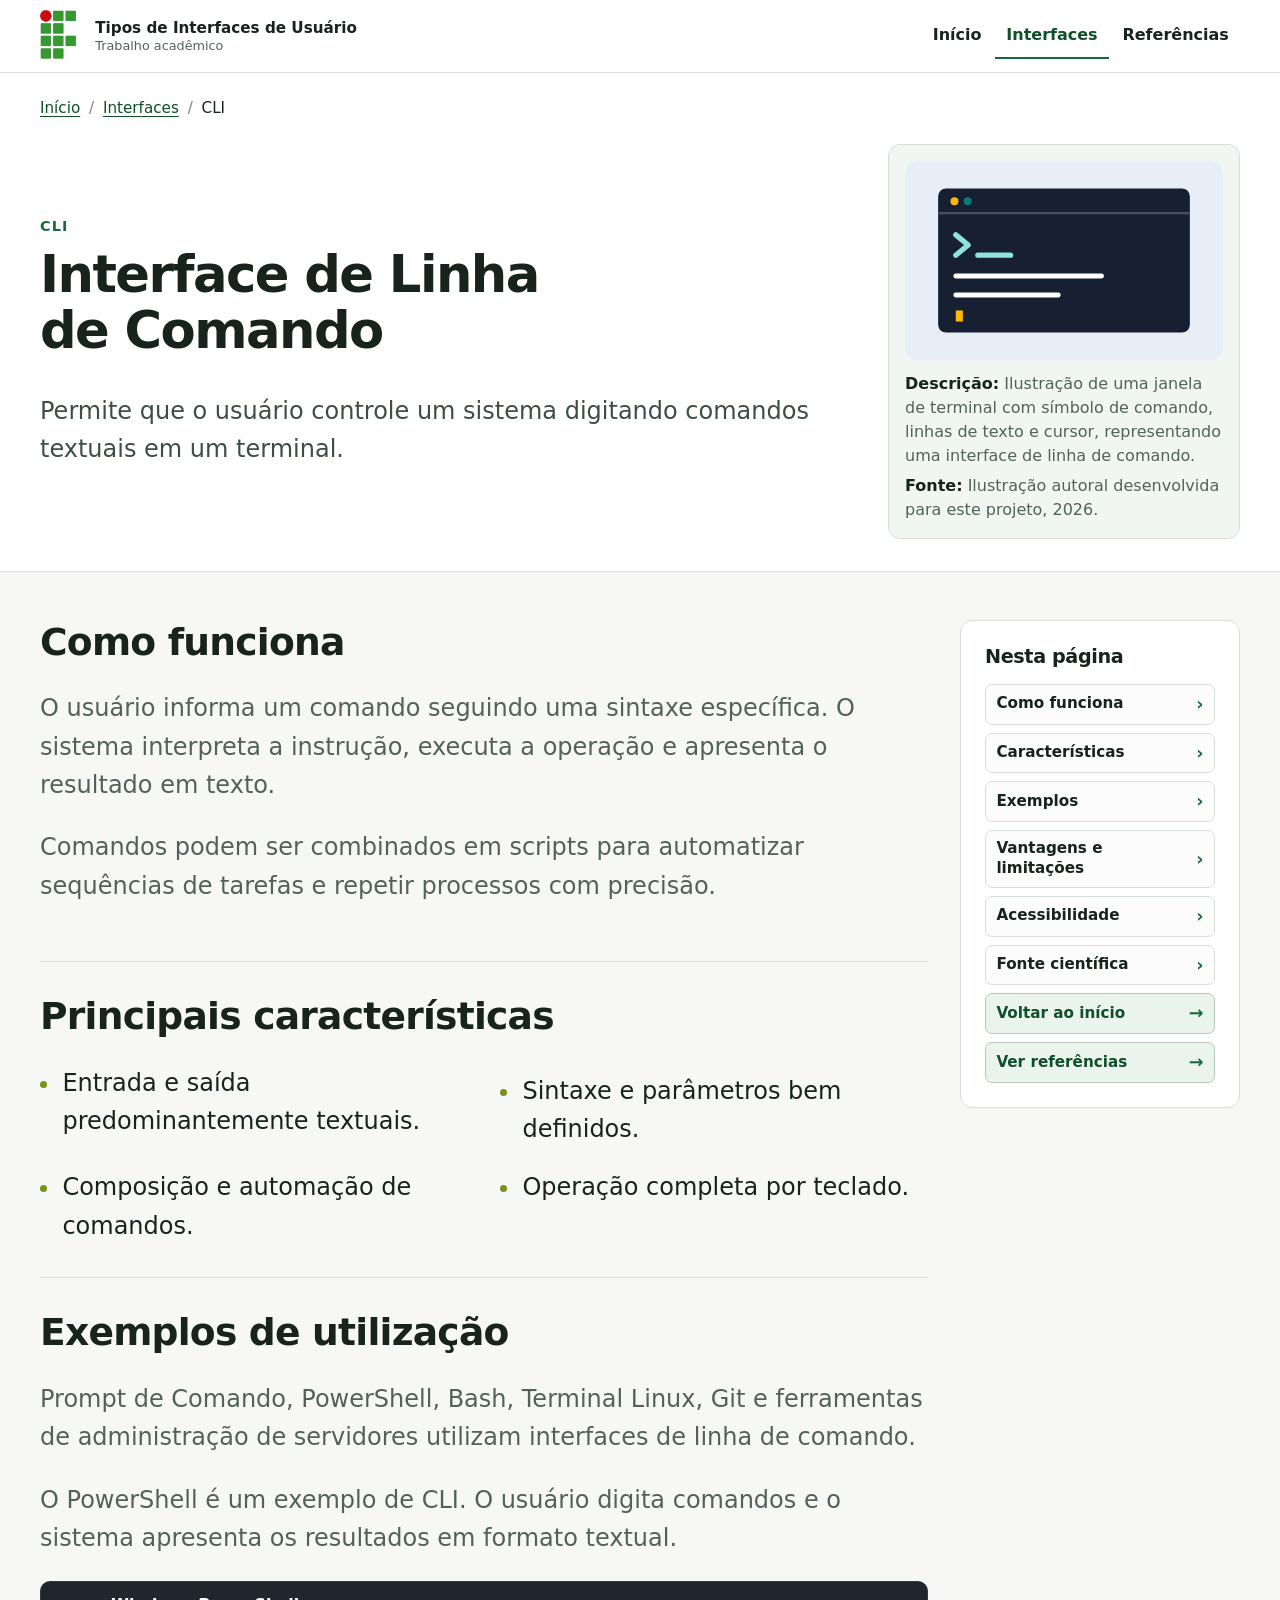
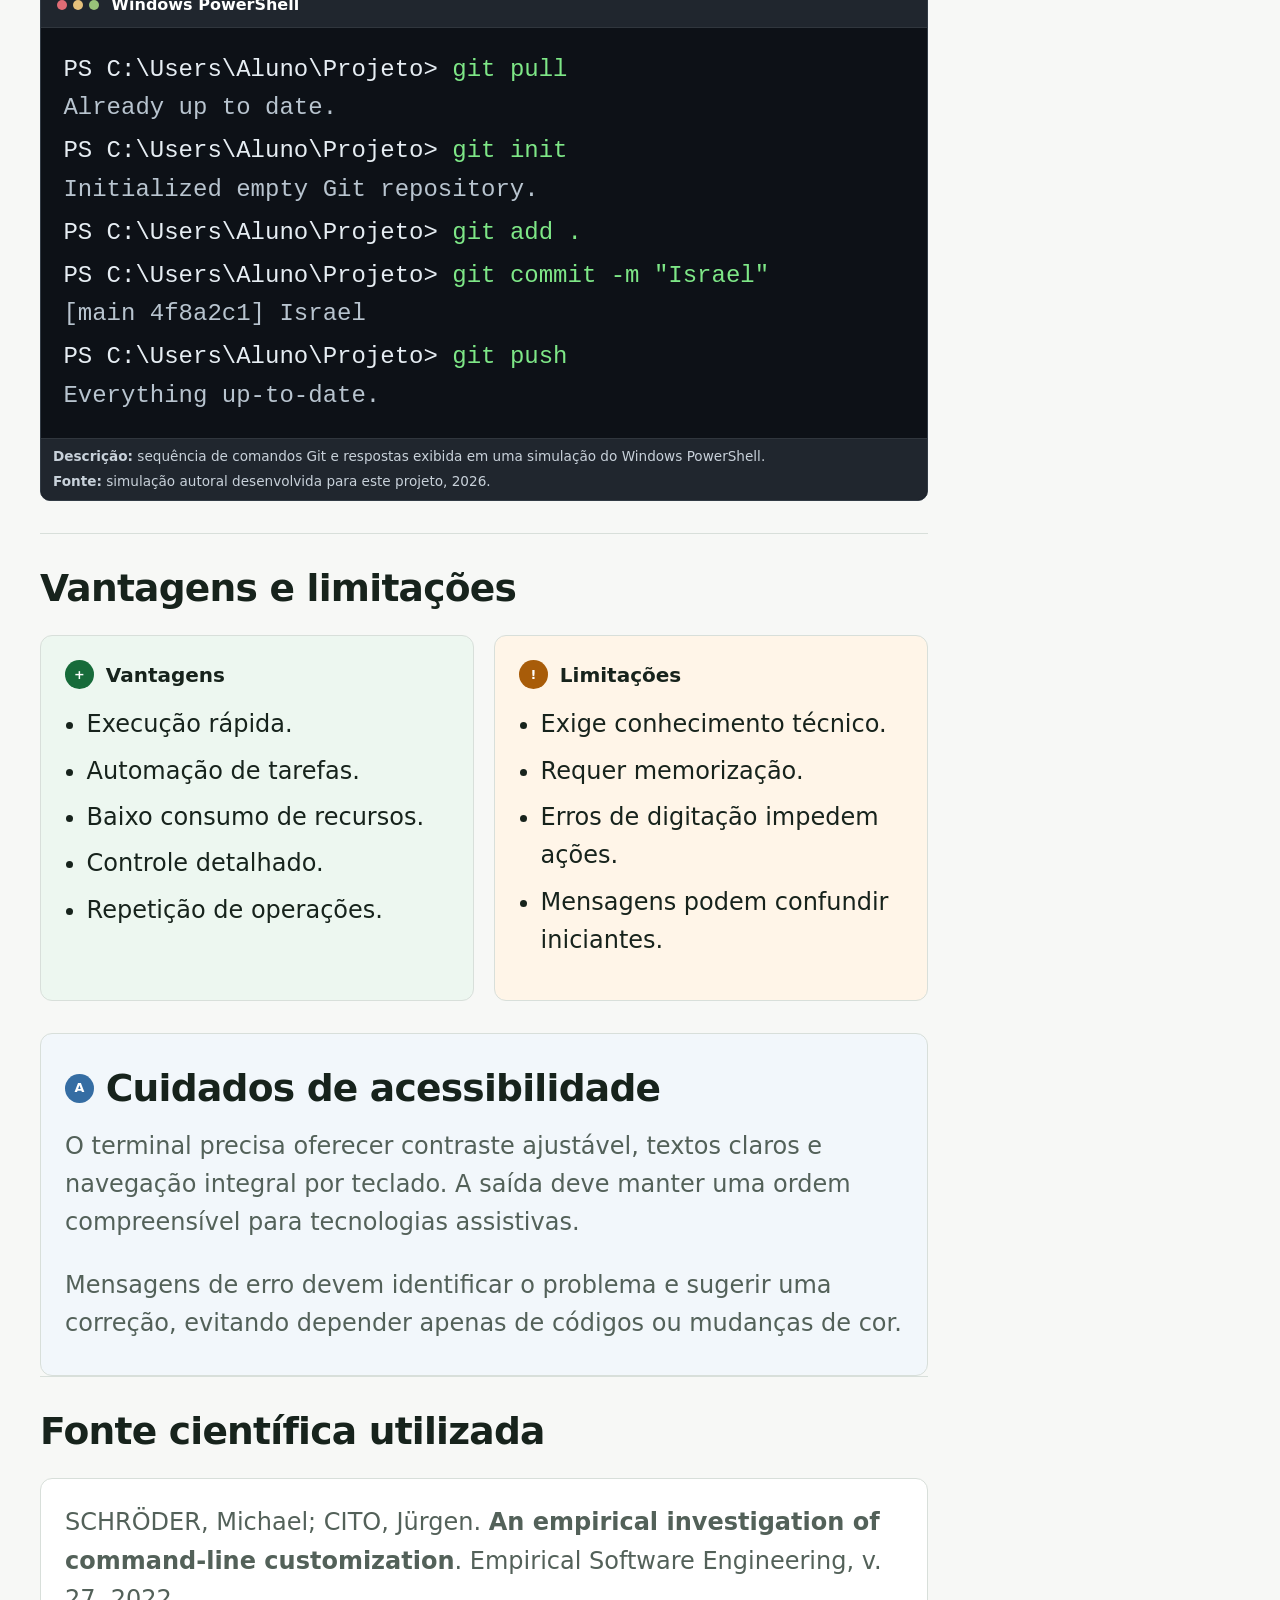
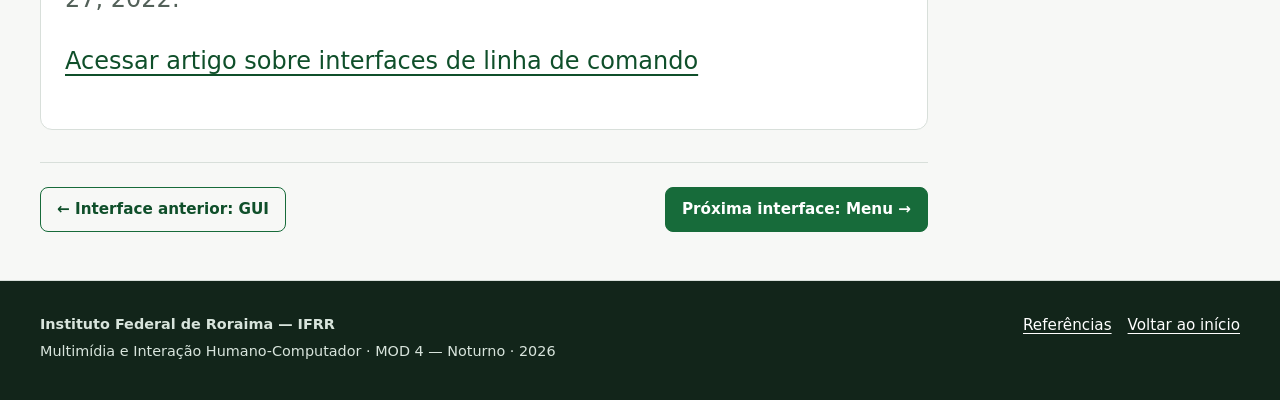
==== commit 8ca7281a: "Israe, Kelly, Andreia" ====
--- a/paginas/cli.html
+++ b/paginas/cli.html
@@ -6,14 +6,16 @@
   <meta name="description" content="Definição, funcionamento, exemplos, vantagens, limitações e acessibilidade da Interface de Linha de Comando (CLI).">
   <title>CLI — Interface de Linha de Comando</title>
   <link rel="icon" href="../img/favicon.svg" type="image/svg+xml">
+  <link rel="stylesheet" href="../libs/lenis/lenis.css">
   <link rel="stylesheet" href="../css/style.css">
+  <script src="../libs/lenis/lenis.min.js" defer></script>
   <script src="../js/main.js" defer></script>
 </head>
 <body id="topo">
   <a class="pular-conteudo" href="#conteudo-principal">Pular para o conteúdo principal</a>
   <header class="site-header">
     <div class="container header-inner">
-      <a class="brand" href="../index.html" aria-label="Página inicial — Tipos de Interfaces de Usuário">
+      <a class="brand" href="../index.html" aria-label="Ir para a página inicial — Tipos de Interfaces de Usuário">
         <img src="../img/logo-ifrr.png" width="849" height="175" alt="Logo do Instituto Federal de Educação, Ciência e Tecnologia de Roraima">
         <span class="brand-text"><strong>Tipos de Interfaces de Usuário</strong><span>Trabalho acadêmico</span></span>
       </a>
@@ -66,12 +68,12 @@
             <h2 id="exemplos-titulo">Exemplos de utilização</h2>
             <p>Prompt de Comando, PowerShell, Bash, Terminal Linux, Git e ferramentas de administração de servidores utilizam interfaces de linha de comando.</p>
             <p>O PowerShell é um exemplo de CLI. O usuário digita comandos e o sistema apresenta os resultados em formato textual.</p>
-            <figure class="powershell-demo" aria-label="Simulação do Windows PowerShell demonstrando, nesta ordem, os comandos git pull, git init, git add ponto, git commit com a mensagem Israel e git push.">
+            <figure class="powershell-demo">
               <div class="terminal-barra" aria-hidden="true">
                 <span class="terminal-dots" aria-hidden="true"><span></span><span></span><span></span></span>
                 <strong class="terminal-titulo">Windows PowerShell</strong>
               </div>
-              <div class="terminal-conteudo">
+              <div class="terminal-conteudo" role="img" aria-label="Simulação de uma janela do Windows PowerShell mostrando, nesta ordem, os comandos git pull, git init, git add ponto, git commit com a mensagem Israel e git push, acompanhados das respostas do terminal." data-lenis-prevent>
                 <p>PS C:\Users\Aluno\Projeto&gt; <span class="command">git pull</span></p>
                 <p class="output">Already up to date.</p>
                 <p class="terminal-gap" aria-hidden="true"></p>
@@ -86,7 +88,10 @@
                 <p>PS C:\Users\Aluno\Projeto&gt; <span class="command">git push</span></p>
                 <p class="output">Everything up-to-date.</p>
               </div>
-              <figcaption>Simulação de comandos Git executados no Windows PowerShell.</figcaption>
+              <figcaption>
+                <span><strong>Descrição:</strong> sequência de comandos Git e respostas exibida em uma simulação do Windows PowerShell.</span>
+                <span><strong>Fonte:</strong> simulação autoral desenvolvida para este projeto, 2026.</span>
+              </figcaption>
             </figure>
           </section>
           <section id="analise" aria-labelledby="analise-titulo">
--- a/libs/lenis/lenis.css
+++ b/libs/lenis/lenis.css
@@ -0,0 +1,26 @@
+html.lenis,
+html.lenis body {
+  height: auto;
+}
+
+.lenis:not(.lenis-autoToggle).lenis-stopped {
+  overflow: clip;
+}
+
+.lenis [data-lenis-prevent],
+.lenis [data-lenis-prevent-wheel],
+.lenis [data-lenis-prevent-touch],
+.lenis [data-lenis-prevent-vertical],
+.lenis [data-lenis-prevent-horizontal] {
+  overscroll-behavior: contain;
+}
+
+.lenis.lenis-smooth iframe {
+  pointer-events: none;
+}
+
+.lenis.lenis-autoToggle {
+  transition-property: overflow;
+  transition-duration: 1ms;
+  transition-behavior: allow-discrete;
+}
--- a/css/style.css
+++ b/css/style.css
@@ -33,6 +33,11 @@
 
 html {
   scroll-behavior: smooth;
+  scroll-padding-top: var(--altura-header);
+}
+
+html.lenis {
+  scroll-behavior: auto;
 }
 
 body {
@@ -58,7 +63,7 @@
 }
 
 [id] {
-  scroll-margin-top: calc(var(--altura-header) + 1.5rem);
+  scroll-margin-top: var(--espaco-3);
 }
 
 img,
@@ -467,6 +472,18 @@
   line-height: 1.6;
 }
 
+.secao-interfaces .texto-introdutorio {
+  width: 100%;
+  max-width: 100%;
+  margin: 0 0 var(--espaco-5);
+}
+
+.secao-interfaces .texto-introdutorio > p:last-child {
+  width: 100%;
+  max-width: 90ch;
+  margin-right: 0;
+}
+
 .secao-introducao .conteudo-introducao {
   width: 100%;
   max-width: none;
@@ -991,6 +1008,8 @@
 }
 
 .powershell-demo figcaption {
+  display: grid;
+  gap: 0.35rem;
   margin: 0;
   padding: 0.55rem 0.75rem;
   border-top: 1px solid #30363d;
@@ -1040,6 +1059,14 @@
 .referencias-pagina .references-list {
   width: 100%;
   max-width: none;
+}
+
+.referencias-pagina .reference-item,
+.referencias-pagina .reference-item p,
+.referencias-pagina .reference-item a {
+  overflow-wrap: break-word;
+  word-break: normal;
+  hyphens: auto;
 }
 
 .site-footer {
@@ -1114,7 +1141,6 @@
 
   .menu-pagina {
     position: static;
-    grid-row: 1;
     padding: var(--espaco-3) var(--espaco-4);
   }
 
@@ -1224,6 +1250,21 @@
   }
 }
 
+@media (max-width: 600px) {
+  .secao-interfaces .texto-introdutorio,
+  .secao-interfaces .texto-introdutorio > p:last-child {
+    width: 100%;
+    max-width: 100%;
+  }
+
+  .referencias-pagina .references-list,
+  .referencias-pagina .reference-item,
+  .referencias-pagina .reference-item p {
+    font-size: 1.5rem;
+    line-height: 1.55;
+  }
+}
+
 @media (max-width: 420px) {
   .container {
     width: min(calc(100% - 1.25rem), var(--largura-conteudo));
